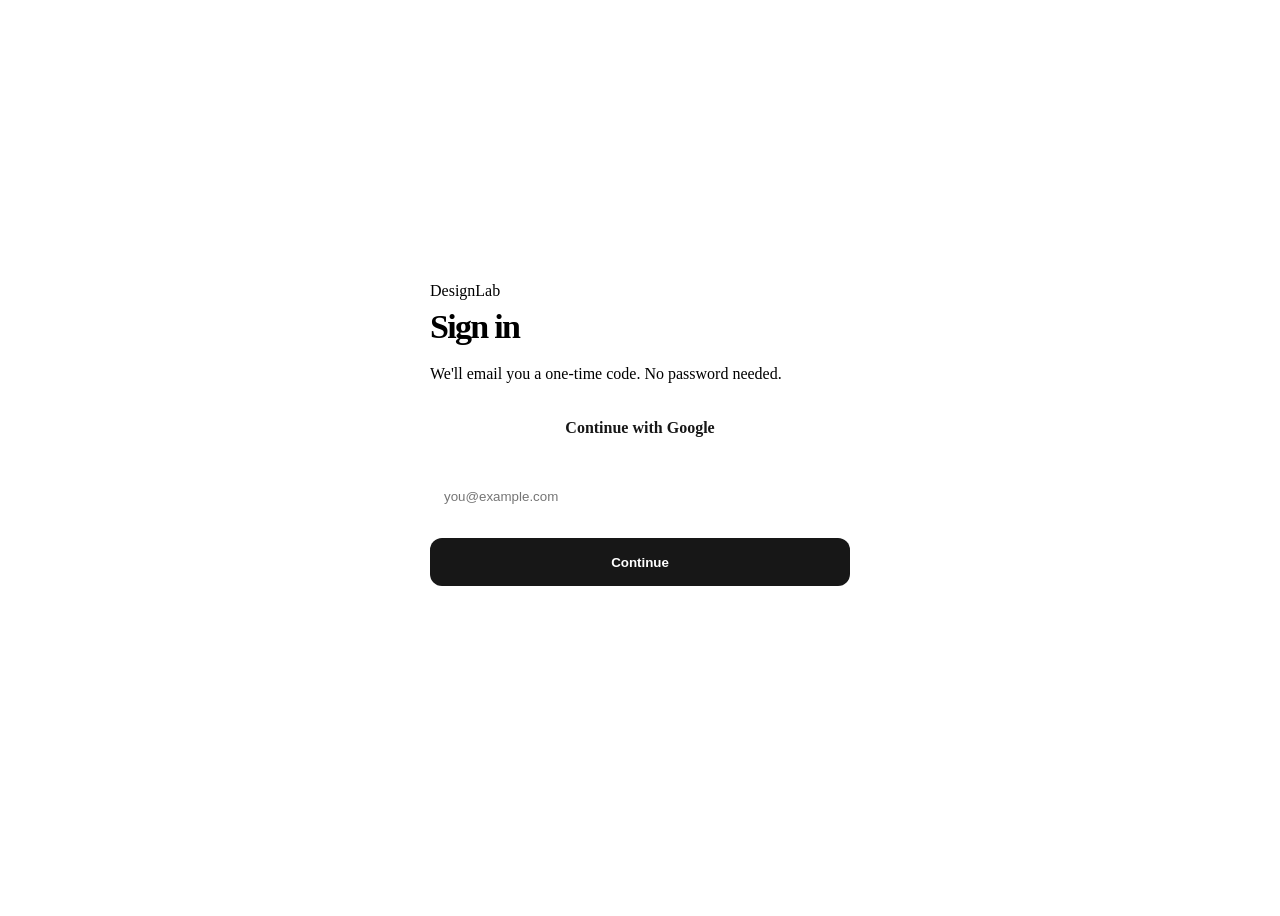
==== public/login.html @ 047b7d89 "Fix the initial content seed and launch the Graphic Design Learning Website. Reworked the starter da" ====
<!doctype html><html lang="en"><head><meta charset="utf-8"><meta name="viewport" content="width=device-width,initial-scale=1"><meta name="robots" content="noindex,nofollow"><title>Sign in — DesignLab</title><link rel="stylesheet" href="/styles.css"><style>body{min-height:100vh;display:grid;place-items:center}.login{width:min(420px,calc(100% - 28px));background:#fff;border:1px solid var(--line);border-radius:28px;padding:34px;box-shadow:var(--shadow)}.login h1{font-size:34px;letter-spacing:-.05em;margin:8px 0}.login p{color:var(--muted);line-height:1.5}.login input,.login button,.google{width:100%;height:48px;border-radius:12px}.login input{border:1px solid var(--line);padding:0 14px;margin:10px 0}.login button{border:0;background:#171717;color:#fff;font-weight:800;margin-top:8px}.google{display:flex;align-items:center;justify-content:center;background:#fff;color:#171717;border:1px solid var(--line);text-decoration:none;font-weight:800;margin:18px 0 10px}.alt{background:#fff!important;color:#171717!important;border:1px solid var(--line)!important}.msg{min-height:20px;font-size:14px}</style></head><body><main class="login"><div class="brand">Design<span>Lab</span></div><h1 id="title">Sign in</h1><p id="sub">We'll email you a one-time code. No password needed.</p><a class="google" id="google" href="#">Continue with Google</a><form id="form"><input id="email" type="email" placeholder="you@example.com" autocomplete="username webauthn" required><input id="code" type="text" inputmode="numeric" autocomplete="one-time-code" maxlength="6" placeholder="6-digit code" hidden><button id="submit">Continue</button><button id="back" class="alt" type="button" hidden>Use a different email</button></form><div id="offer" hidden><button id="add">Add a passkey</button><button id="skip" class="alt">Not now</button></div><p class="msg" id="msg"></p></main><script>(function(){const A=hatchable.auth,form=document.querySelector('#form'),email=document.querySelector('#email'),code=document.querySelector('#code'),submit=document.querySelector('#submit'),back=document.querySelector('#back'),msg=document.querySelector('#msg'),google=document.querySelector('#google'),offer=document.querySelector('#offer'),add=document.querySelector('#add'),skip=document.querySelector('#skip'),title=document.querySelector('#title'),sub=document.querySelector('#sub');let step='email',has=false;const next=()=>{const n=new URLSearchParams(location.search).get('next')||'/';return n.startsWith('/')&&!n.startsWith('//')?n:'/'};const done=()=>location.replace(next());const say=t=>msg.textContent=t||'';const declined=()=>localStorage.getItem('passkey_offer_declined')==='1';const decline=()=>localStorage.setItem('passkey_offer_declined','1');A.getSession().then(s=>s?.user&&done());google.href='/api/auth/google/start?next='+encodeURIComponent(next());form.onsubmit=async e=>{e.preventDefault();submit.disabled=true;try{if(step==='email'){const r=await A.startLogin({email:email.value.trim()});has=!!r?.has_passkey;if(has&&A.supportsPasskeys()){try{const d=await A.signInWithPasskey({email:email.value.trim()});if(d?.user)return done()}catch{}}step='code';code.hidden=false;email.style.display='none';back.hidden=false;submit.textContent='Sign in';sub.textContent='Enter the code we sent to '+email.value.trim()+'.';say('Code sent.');code.focus()}else{const d=await A.verifyCode({email:email.value.trim(),code:code.value.trim()});if(!d?.user)throw Error('Invalid code');if(has||declined()||!A.supportsPasskeys()){return done()}form.hidden=true;google.hidden=true;title.textContent="You're signed in";sub.textContent='Add a passkey for faster sign-in next time.';offer.hidden=false}}catch(err){say(err?.status===429?'Too many attempts. Try again shortly.':err?.message||'Something went wrong.')}finally{submit.disabled=false}};back.onclick=()=>{step='email';code.hidden=true;email.style.display='block';back.hidden=true;submit.textContent='Continue';sub.textContent="We'll email you a one-time code. No password needed.";say('')};add.onclick=async()=>{add.disabled=true;skip.disabled=true;try{const r=await A.registerPasskey();if(!r)decline();done()}catch(e){say(e?.message||'Could not save passkey.')}finally{add.disabled=false;skip.disabled=false}};skip.onclick=()=>{decline();done()};email.focus()})()</script></body></html>
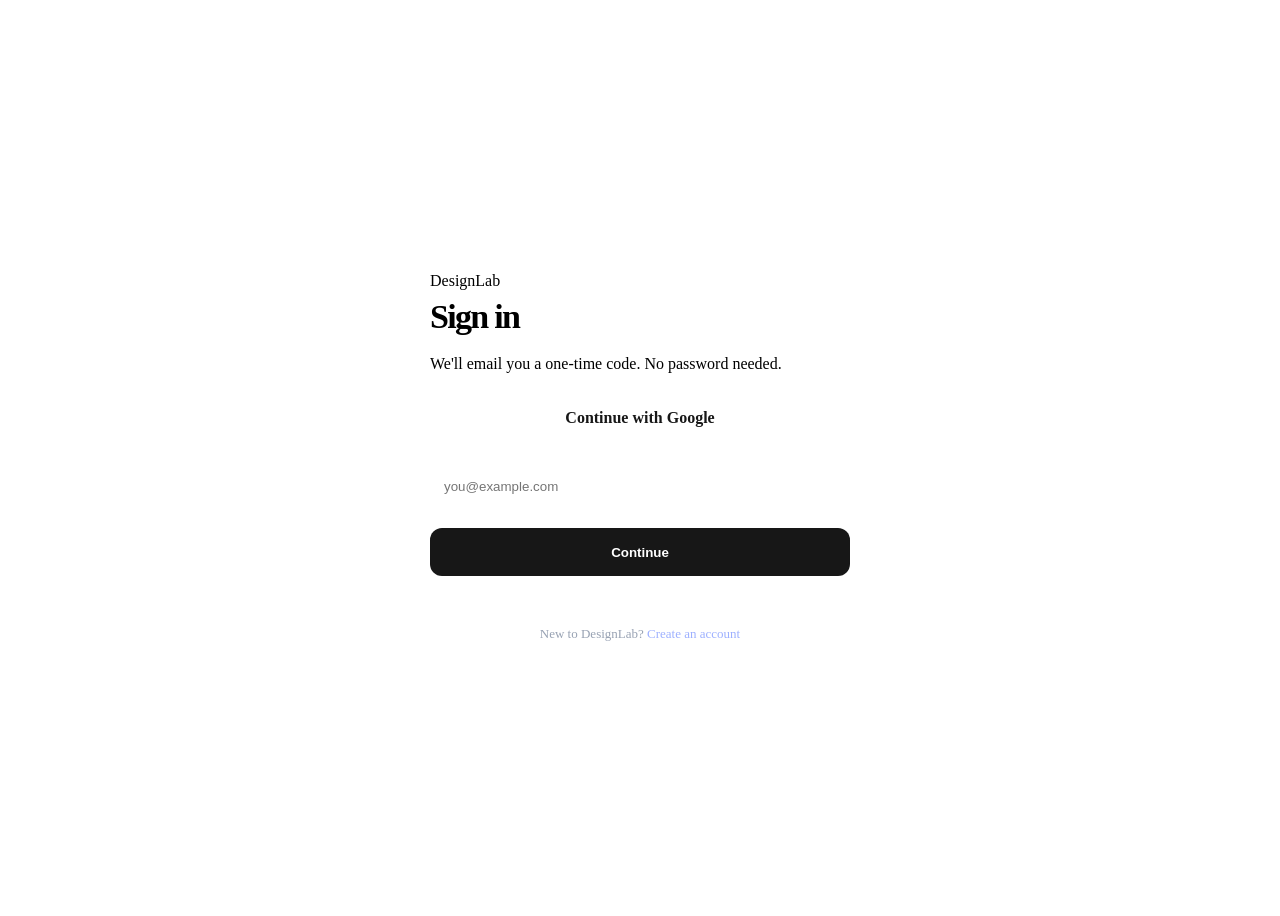
==== commit 984cd50c: "Create a premium, integrated DesignLab sign-up page with working account verification, Google sign-u" ====
--- a/public/login.html
+++ b/public/login.html
@@ -1 +1 @@
-<!doctype html><html lang="en"><head><meta charset="utf-8"><meta name="viewport" content="width=device-width,initial-scale=1"><meta name="robots" content="noindex,nofollow"><title>Sign in — DesignLab</title><link rel="stylesheet" href="/styles.css"><style>body{min-height:100vh;display:grid;place-items:center}.login{width:min(420px,calc(100% - 28px));background:#fff;border:1px solid var(--line);border-radius:28px;padding:34px;box-shadow:var(--shadow)}.login h1{font-size:34px;letter-spacing:-.05em;margin:8px 0}.login p{color:var(--muted);line-height:1.5}.login input,.login button,.google{width:100%;height:48px;border-radius:12px}.login input{border:1px solid var(--line);padding:0 14px;margin:10px 0}.login button{border:0;background:#171717;color:#fff;font-weight:800;margin-top:8px}.google{display:flex;align-items:center;justify-content:center;background:#fff;color:#171717;border:1px solid var(--line);text-decoration:none;font-weight:800;margin:18px 0 10px}.alt{background:#fff!important;color:#171717!important;border:1px solid var(--line)!important}.msg{min-height:20px;font-size:14px}</style></head><body><main class="login"><div class="brand">Design<span>Lab</span></div><h1 id="title">Sign in</h1><p id="sub">We'll email you a one-time code. No password needed.</p><a class="google" id="google" href="#">Continue with Google</a><form id="form"><input id="email" type="email" placeholder="you@example.com" autocomplete="username webauthn" required><input id="code" type="text" inputmode="numeric" autocomplete="one-time-code" maxlength="6" placeholder="6-digit code" hidden><button id="submit">Continue</button><button id="back" class="alt" type="button" hidden>Use a different email</button></form><div id="offer" hidden><button id="add">Add a passkey</button><button id="skip" class="alt">Not now</button></div><p class="msg" id="msg"></p></main><script>(function(){const A=hatchable.auth,form=document.querySelector('#form'),email=document.querySelector('#email'),code=document.querySelector('#code'),submit=document.querySelector('#submit'),back=document.querySelector('#back'),msg=document.querySelector('#msg'),google=document.querySelector('#google'),offer=document.querySelector('#offer'),add=document.querySelector('#add'),skip=document.querySelector('#skip'),title=document.querySelector('#title'),sub=document.querySelector('#sub');let step='email',has=false;const next=()=>{const n=new URLSearchParams(location.search).get('next')||'/';return n.startsWith('/')&&!n.startsWith('//')?n:'/'};const done=()=>location.replace(next());const say=t=>msg.textContent=t||'';const declined=()=>localStorage.getItem('passkey_offer_declined')==='1';const decline=()=>localStorage.setItem('passkey_offer_declined','1');A.getSession().then(s=>s?.user&&done());google.href='/api/auth/google/start?next='+encodeURIComponent(next());form.onsubmit=async e=>{e.preventDefault();submit.disabled=true;try{if(step==='email'){const r=await A.startLogin({email:email.value.trim()});has=!!r?.has_passkey;if(has&&A.supportsPasskeys()){try{const d=await A.signInWithPasskey({email:email.value.trim()});if(d?.user)return done()}catch{}}step='code';code.hidden=false;email.style.display='none';back.hidden=false;submit.textContent='Sign in';sub.textContent='Enter the code we sent to '+email.value.trim()+'.';say('Code sent.');code.focus()}else{const d=await A.verifyCode({email:email.value.trim(),code:code.value.trim()});if(!d?.user)throw Error('Invalid code');if(has||declined()||!A.supportsPasskeys()){return done()}form.hidden=true;google.hidden=true;title.textContent="You're signed in";sub.textContent='Add a passkey for faster sign-in next time.';offer.hidden=false}}catch(err){say(err?.status===429?'Too many attempts. Try again shortly.':err?.message||'Something went wrong.')}finally{submit.disabled=false}};back.onclick=()=>{step='email';code.hidden=true;email.style.display='block';back.hidden=true;submit.textContent='Continue';sub.textContent="We'll email you a one-time code. No password needed.";say('')};add.onclick=async()=>{add.disabled=true;skip.disabled=true;try{const r=await A.registerPasskey();if(!r)decline();done()}catch(e){say(e?.message||'Could not save passkey.')}finally{add.disabled=false;skip.disabled=false}};skip.onclick=()=>{decline();done()};email.focus()})()</script></body></html>+<!doctype html><html lang="en"><head><meta charset="utf-8"><meta name="viewport" content="width=device-width,initial-scale=1"><meta name="robots" content="noindex,nofollow"><title>Sign in — DesignLab</title><link rel="stylesheet" href="/styles.css"><style>body{min-height:100vh;display:grid;place-items:center}.login{width:min(420px,calc(100% - 28px));background:#fff;border:1px solid var(--line);border-radius:28px;padding:34px;box-shadow:var(--shadow)}.login h1{font-size:34px;letter-spacing:-.05em;margin:8px 0}.login p{color:var(--muted);line-height:1.5}.login input,.login button,.google{width:100%;height:48px;border-radius:12px}.login input{border:1px solid var(--line);padding:0 14px;margin:10px 0}.login button{border:0;background:#171717;color:#fff;font-weight:800;margin-top:8px}.google{display:flex;align-items:center;justify-content:center;background:#fff;color:#171717;border:1px solid var(--line);text-decoration:none;font-weight:800;margin:18px 0 10px}.alt{background:#fff!important;color:#171717!important;border:1px solid var(--line)!important}.msg{min-height:20px;font-size:14px}</style></head><body><main class="login"><div class="brand">Design<span>Lab</span></div><h1 id="title">Sign in</h1><p id="sub">We'll email you a one-time code. No password needed.</p><a class="google" id="google" href="#">Continue with Google</a><form id="form"><input id="email" type="email" placeholder="you@example.com" autocomplete="username webauthn" required><input id="code" type="text" inputmode="numeric" autocomplete="one-time-code" maxlength="6" placeholder="6-digit code" hidden><button id="submit">Continue</button><button id="back" class="alt" type="button" hidden>Use a different email</button></form><div id="offer" hidden><button id="add">Add a passkey</button><button id="skip" class="alt">Not now</button></div><p class="msg" id="msg"></p><p style="text-align:center;font-size:13px;color:#98a2b3;margin:14px 0 0">New to DesignLab? <a href="/signup.html" style="color:#9db0ff;text-decoration:none">Create an account</a></p></main><script>(function(){const A=hatchable.auth,form=document.querySelector('#form'),email=document.querySelector('#email'),code=document.querySelector('#code'),submit=document.querySelector('#submit'),back=document.querySelector('#back'),msg=document.querySelector('#msg'),google=document.querySelector('#google'),offer=document.querySelector('#offer'),add=document.querySelector('#add'),skip=document.querySelector('#skip'),title=document.querySelector('#title'),sub=document.querySelector('#sub');let step='email',has=false;const next=()=>{const n=new URLSearchParams(location.search).get('next')||'/';return n.startsWith('/')&&!n.startsWith('//')?n:'/'};const done=()=>location.replace(next());const say=t=>msg.textContent=t||'';const declined=()=>localStorage.getItem('passkey_offer_declined')==='1';const decline=()=>localStorage.setItem('passkey_offer_declined','1');A.getSession().then(s=>s?.user&&done());google.href='/api/auth/google/start?next='+encodeURIComponent(next());form.onsubmit=async e=>{e.preventDefault();submit.disabled=true;try{if(step==='email'){const r=await A.startLogin({email:email.value.trim()});has=!!r?.has_passkey;if(has&&A.supportsPasskeys()){try{const d=await A.signInWithPasskey({email:email.value.trim()});if(d?.user)return done()}catch{}}step='code';code.hidden=false;email.style.display='none';back.hidden=false;submit.textContent='Sign in';sub.textContent='Enter the code we sent to '+email.value.trim()+'.';say('Code sent.');code.focus()}else{const d=await A.verifyCode({email:email.value.trim(),code:code.value.trim()});if(!d?.user)throw Error('Invalid code');if(has||declined()||!A.supportsPasskeys()){return done()}form.hidden=true;google.hidden=true;title.textContent="You're signed in";sub.textContent='Add a passkey for faster sign-in next time.';offer.hidden=false}}catch(err){say(err?.status===429?'Too many attempts. Try again shortly.':err?.message||'Something went wrong.')}finally{submit.disabled=false}};back.onclick=()=>{step='email';code.hidden=true;email.style.display='block';back.hidden=true;submit.textContent='Continue';sub.textContent="We'll email you a one-time code. No password needed.";say('')};add.onclick=async()=>{add.disabled=true;skip.disabled=true;try{const r=await A.registerPasskey();if(!r)decline();done()}catch(e){say(e?.message||'Could not save passkey.')}finally{add.disabled=false;skip.disabled=false}};skip.onclick=()=>{decline();done()};email.focus()})()</script></body></html>
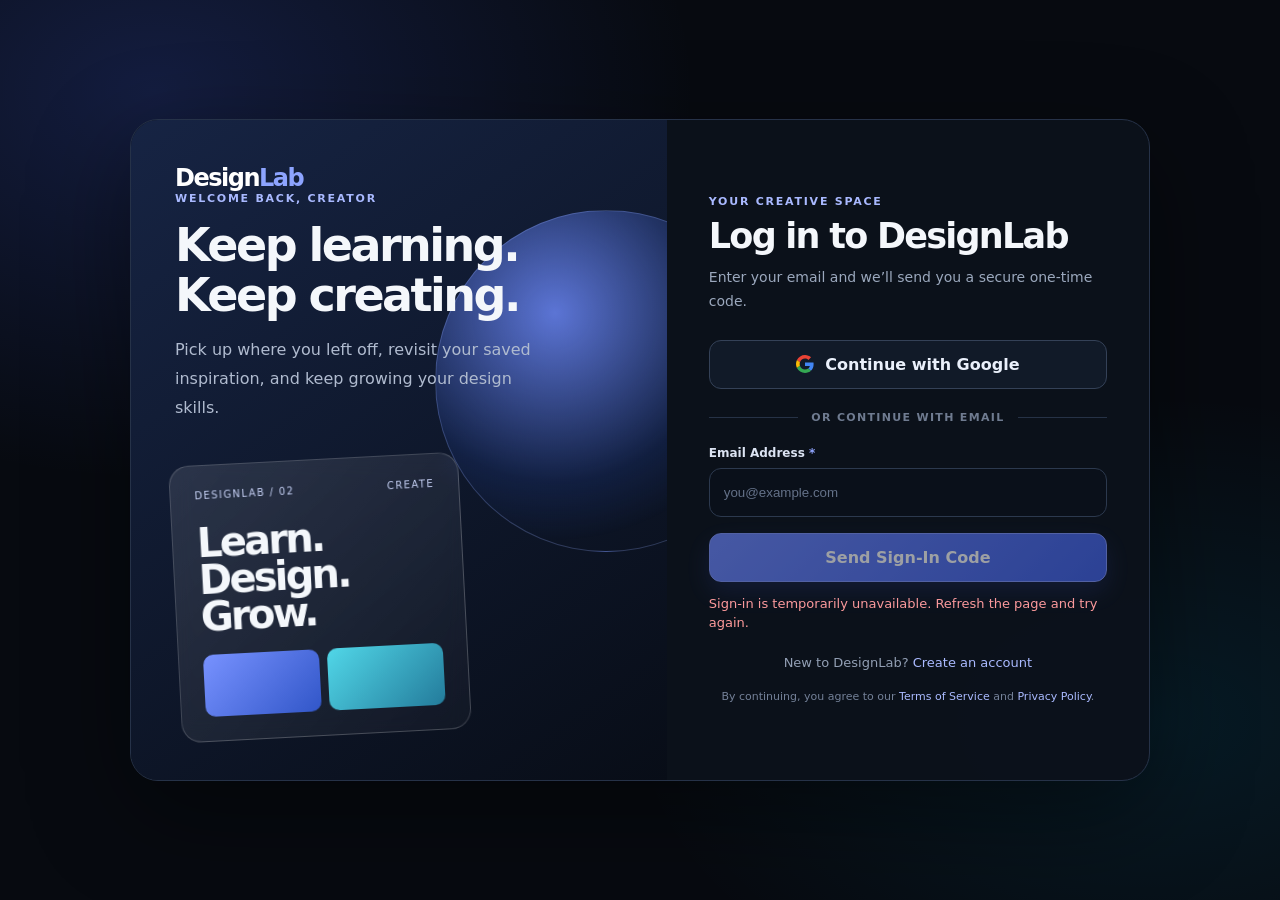
==== commit 16c4ae58: "Fix the existing DesignLab login page so it visibly matches the premium dark-and-blue sign-up page a" ====
--- a/public/login.html
+++ b/public/login.html
@@ -1 +1,6 @@
-<!doctype html><html lang="en"><head><meta charset="utf-8"><meta name="viewport" content="width=device-width,initial-scale=1"><meta name="robots" content="noindex,nofollow"><title>Sign in — DesignLab</title><link rel="stylesheet" href="/styles.css"><style>body{min-height:100vh;display:grid;place-items:center}.login{width:min(420px,calc(100% - 28px));background:#fff;border:1px solid var(--line);border-radius:28px;padding:34px;box-shadow:var(--shadow)}.login h1{font-size:34px;letter-spacing:-.05em;margin:8px 0}.login p{color:var(--muted);line-height:1.5}.login input,.login button,.google{width:100%;height:48px;border-radius:12px}.login input{border:1px solid var(--line);padding:0 14px;margin:10px 0}.login button{border:0;background:#171717;color:#fff;font-weight:800;margin-top:8px}.google{display:flex;align-items:center;justify-content:center;background:#fff;color:#171717;border:1px solid var(--line);text-decoration:none;font-weight:800;margin:18px 0 10px}.alt{background:#fff!important;color:#171717!important;border:1px solid var(--line)!important}.msg{min-height:20px;font-size:14px}</style></head><body><main class="login"><div class="brand">Design<span>Lab</span></div><h1 id="title">Sign in</h1><p id="sub">We'll email you a one-time code. No password needed.</p><a class="google" id="google" href="#">Continue with Google</a><form id="form"><input id="email" type="email" placeholder="you@example.com" autocomplete="username webauthn" required><input id="code" type="text" inputmode="numeric" autocomplete="one-time-code" maxlength="6" placeholder="6-digit code" hidden><button id="submit">Continue</button><button id="back" class="alt" type="button" hidden>Use a different email</button></form><div id="offer" hidden><button id="add">Add a passkey</button><button id="skip" class="alt">Not now</button></div><p class="msg" id="msg"></p><p style="text-align:center;font-size:13px;color:#98a2b3;margin:14px 0 0">New to DesignLab? <a href="/signup.html" style="color:#9db0ff;text-decoration:none">Create an account</a></p></main><script>(function(){const A=hatchable.auth,form=document.querySelector('#form'),email=document.querySelector('#email'),code=document.querySelector('#code'),submit=document.querySelector('#submit'),back=document.querySelector('#back'),msg=document.querySelector('#msg'),google=document.querySelector('#google'),offer=document.querySelector('#offer'),add=document.querySelector('#add'),skip=document.querySelector('#skip'),title=document.querySelector('#title'),sub=document.querySelector('#sub');let step='email',has=false;const next=()=>{const n=new URLSearchParams(location.search).get('next')||'/';return n.startsWith('/')&&!n.startsWith('//')?n:'/'};const done=()=>location.replace(next());const say=t=>msg.textContent=t||'';const declined=()=>localStorage.getItem('passkey_offer_declined')==='1';const decline=()=>localStorage.setItem('passkey_offer_declined','1');A.getSession().then(s=>s?.user&&done());google.href='/api/auth/google/start?next='+encodeURIComponent(next());form.onsubmit=async e=>{e.preventDefault();submit.disabled=true;try{if(step==='email'){const r=await A.startLogin({email:email.value.trim()});has=!!r?.has_passkey;if(has&&A.supportsPasskeys()){try{const d=await A.signInWithPasskey({email:email.value.trim()});if(d?.user)return done()}catch{}}step='code';code.hidden=false;email.style.display='none';back.hidden=false;submit.textContent='Sign in';sub.textContent='Enter the code we sent to '+email.value.trim()+'.';say('Code sent.');code.focus()}else{const d=await A.verifyCode({email:email.value.trim(),code:code.value.trim()});if(!d?.user)throw Error('Invalid code');if(has||declined()||!A.supportsPasskeys()){return done()}form.hidden=true;google.hidden=true;title.textContent="You're signed in";sub.textContent='Add a passkey for faster sign-in next time.';offer.hidden=false}}catch(err){say(err?.status===429?'Too many attempts. Try again shortly.':err?.message||'Something went wrong.')}finally{submit.disabled=false}};back.onclick=()=>{step='email';code.hidden=true;email.style.display='block';back.hidden=true;submit.textContent='Continue';sub.textContent="We'll email you a one-time code. No password needed.";say('')};add.onclick=async()=>{add.disabled=true;skip.disabled=true;try{const r=await A.registerPasskey();if(!r)decline();done()}catch(e){say(e?.message||'Could not save passkey.')}finally{add.disabled=false;skip.disabled=false}};skip.onclick=()=>{decline();done()};email.focus()})()</script></body></html>+<!doctype html>
+<html lang="en"><head><meta charset="utf-8"><meta name="viewport" content="width=device-width,initial-scale=1"><meta name="robots" content="noindex,nofollow"><title>Log In — DesignLab</title><link rel="stylesheet" href="/styles.css"><style>
+:root{color-scheme:dark}*{box-sizing:border-box}body{min-height:100vh;margin:0;padding:28px 18px;display:grid;place-items:center;background:radial-gradient(ellipse at 12% 10%,rgba(71,105,255,.2),transparent 34%),radial-gradient(ellipse at 90% 80%,rgba(0,196,255,.09),transparent 32%),#070a10;color:#f4f7fb;font-family:Inter,ui-sans-serif,system-ui,-apple-system,BlinkMacSystemFont,"Segoe UI",sans-serif}.auth-shell{width:min(1020px,100%);display:grid;grid-template-columns:1fr .9fr;overflow:hidden;border:1px solid #263248;border-radius:28px;background:rgba(12,17,27,.95);box-shadow:0 32px 100px rgba(0,0,0,.42)}.visual{padding:44px;display:flex;flex-direction:column;justify-content:space-between;min-height:590px;position:relative;overflow:hidden;background:linear-gradient(145deg,rgba(23,37,70,.94),rgba(8,13,23,.98))}.brand{font-size:24px;font-weight:850;letter-spacing:-1.5px;color:#fff;text-decoration:none;position:relative;z-index:1}.brand span{color:#8da4ff}.visual-copy{position:relative;z-index:1;max-width:390px}.eyebrow{font-size:11px;letter-spacing:.16em;color:#a9b9ff;font-weight:800}.visual h2{font-size:clamp(32px,3.6vw,46px);line-height:1.08;letter-spacing:-.055em;margin:16px 0}.visual p{color:#b0bbcf;line-height:1.8;max-width:360px}.poster{position:relative;z-index:1;margin-top:36px;padding:24px;border:1px solid rgba(255,255,255,.18);border-radius:20px;background:linear-gradient(135deg,rgba(255,255,255,.11),rgba(255,255,255,.025));backdrop-filter:blur(12px);max-width:290px;transform:rotate(-3deg)}.poster-top{display:flex;justify-content:space-between;color:#c6d1f5;font-size:10px;letter-spacing:.14em}.poster-title{font-size:40px;line-height:.92;letter-spacing:-.07em;font-weight:850;margin:24px 0 20px}.poster-shapes{display:grid;grid-template-columns:1fr 1fr;gap:8px}.poster-shapes i{height:62px;border-radius:10px;background:linear-gradient(135deg,#7892ff,#3156c8)}.poster-shapes i+i{background:linear-gradient(135deg,#51d7e8,#237b9b)}.visual:before{content:"";position:absolute;width:340px;height:340px;right:-110px;top:90px;border-radius:50%;background:radial-gradient(circle at 35% 30%,rgba(111,140,255,.8),rgba(36,72,170,.2) 52%,transparent 70%);border:1px solid rgba(150,175,255,.25);pointer-events:none}.form-panel{padding:42px;display:flex;flex-direction:column;justify-content:center}.form-panel h1{font-size:35px;line-height:1.12;letter-spacing:-.05em;margin:9px 0 10px}.sub{font-size:14px;line-height:1.7;color:#9ba8bd;margin:0 0 26px}.field{margin:0 0 16px}.field label{display:block;font-size:12px;font-weight:750;color:#dbe3f2;margin-bottom:8px}.field input{width:100%;height:49px;border:1px solid #2c394e;background:#0a101a;border-radius:12px;padding:0 14px;color:#f4f7fb;outline:none;transition:border-color .18s,box-shadow .18s}.field input::placeholder{color:#647188}.field input:focus{border-color:#7891ff;box-shadow:0 0 0 3px rgba(111,140,255,.15)}button,a{font:inherit}button:focus-visible,a:focus-visible{outline:3px solid #9cb0ff;outline-offset:3px}.primary-btn,.google-btn{width:100%;min-height:49px;border-radius:12px;font-weight:800;cursor:pointer;transition:transform .18s,filter .18s}.primary-btn{border:1px solid #8297ff;background:linear-gradient(135deg,#6e88ff,#4262e7);color:white;box-shadow:0 10px 24px rgba(69,94,224,.22)}.primary-btn:hover,.google-btn:hover{transform:translateY(-1px);filter:brightness(1.08)}.primary-btn:disabled{opacity:.6;cursor:wait}.google-btn{display:flex;align-items:center;justify-content:center;gap:11px;border:1px solid #344157;background:#111a28;color:#eaf0fb;text-decoration:none}.google-btn svg{width:18px;height:18px}.divider{display:flex;align-items:center;gap:13px;color:#6f7b90;font-size:11px;font-weight:800;letter-spacing:.12em;margin:22px 0}.divider:before,.divider:after{content:"";height:1px;background:#263246;flex:1}.message{min-height:22px;font-size:13px;line-height:1.5;color:#aebeff;margin:12px 0 0}.message.error{color:#ff9b9b}.foot{font-size:13px;color:#929fb4;text-align:center;margin:22px 0 0}.foot a,.back{color:#aabaff;text-decoration:none}.foot a:hover{text-decoration:underline}.back{display:block;border:0;background:none;padding:13px 0;cursor:pointer;font-size:13px}.legal{font-size:11px;line-height:1.6;color:#748198;text-align:center;margin:18px 0 0}.legal a{color:#aabaff;text-decoration:none}.hidden,[hidden]{display:none!important}@media(max-width:760px){.auth-shell{grid-template-columns:1fr;max-width:480px}.visual{min-height:auto;padding:26px 28px 22px}.visual-copy{margin-top:28px}.visual h2{font-size:30px}.visual p{margin-bottom:0}.poster{display:none}.form-panel{padding:30px 28px 32px}.form-panel h1{font-size:30px}}@media(max-width:380px){.form-panel{padding:25px 20px}.visual{padding:23px 20px}}
+</style></head><body><main class="auth-shell"><aside class="visual"><a class="brand" href="/" aria-label="DesignLab home">Design<span>Lab</span></a><div class="visual-copy"><div class="eyebrow">WELCOME BACK, CREATOR</div><h2>Keep learning.<br>Keep creating.</h2><p>Pick up where you left off, revisit your saved inspiration, and keep growing your design skills.</p><div class="poster" aria-hidden="true"><div class="poster-top"><span>DESIGNLAB / 02</span><span>CREATE</span></div><div class="poster-title">Learn.<br>Design.<br>Grow.</div><div class="poster-shapes"><i></i><i></i></div></div></div></aside><section class="form-panel"><div class="eyebrow">YOUR CREATIVE SPACE</div><h1 id="title">Log in to DesignLab</h1><p class="sub" id="sub">Enter your email and we’ll send you a secure one-time code.</p><a class="google-btn" id="google" href="/api/auth/google/start?next=%2F"><svg viewBox="0 0 48 48" aria-hidden="true"><path fill="#EA4335" d="M24 9.5c3.54 0 6.71 1.22 9.21 3.6l6.85-6.85C35.9 2.38 30.47 0 24 0 14.62 0 6.51 5.38 2.56 13.22l7.98 6.19C12.43 13.72 17.74 9.5 24 9.5z"/><path fill="#4285F4" d="M46.98 24.55c0-1.57-.15-3.09-.38-4.55H24v9.02h12.94c-.58 2.96-2.26 5.48-4.78 7.18l7.73 6c4.51-4.18 7.09-10.36 7.09-17.65z"/><path fill="#FBBC05" d="M10.53 28.59c-.48-1.45-.76-2.99-.76-4.59s.27-3.14.76-4.59l-7.98-6.19C.92 16.46 0 20.12 0 24c0 3.88.92 7.54 2.56 10.78l7.97-6.19z"/><path fill="#34A853" d="M24 48c6.48 0 11.93-2.13 15.89-5.81l-7.73-6c-2.15 1.45-4.92 2.3-8.16 2.3-6.26 0-11.57-4.22-13.47-9.91l-7.98 6.19C6.51 42.62 14.62 48 24 48z"/></svg>Continue with Google</a><div class="divider" id="divider"><span>OR CONTINUE WITH EMAIL</span></div><form id="form" novalidate><div class="field"><label for="email">Email Address <span style="color:#91a6ff">*</span></label><input id="email" name="email" type="email" placeholder="you@example.com" autocomplete="email" required></div><div class="field hidden" id="code-wrap"><label for="code">Verification Code <span style="color:#91a6ff">*</span></label><input id="code" name="code" type="text" inputmode="numeric" autocomplete="one-time-code" maxlength="6" placeholder="Enter the 6-digit code"></div><button class="primary-btn" id="submit" type="submit">Send Sign-In Code</button><button class="back hidden" id="back" type="button">← Use a different email</button></form><div id="offer" class="hidden"><button class="primary-btn" id="add" type="button">Add a passkey</button><button class="back" id="skip" type="button">Not now, continue to DesignLab</button></div><p class="message" id="msg" role="status" aria-live="polite"></p><p class="foot" id="foot">New to DesignLab? <a href="/signup.html">Create an account</a></p><p class="legal" id="legal">By continuing, you agree to our <a href="/terms.html">Terms of Service</a> and <a href="/privacy.html">Privacy Policy</a>.</p></section></main><script>
+(function(){const A=window.hatchable&&window.hatchable.auth;const $=s=>document.querySelector(s);const form=$('#form'),email=$('#email'),code=$('#code'),codeWrap=$('#code-wrap'),submit=$('#submit'),back=$('#back'),msg=$('#msg'),google=$('#google'),offer=$('#offer'),add=$('#add'),skip=$('#skip'),title=$('#title'),sub=$('#sub'),foot=$('#foot'),legal=$('#legal');let step='email',has=false,busy=false;const next=()=>{const n=new URLSearchParams(location.search).get('next')||'/';return n.startsWith('/')&&!n.startsWith('//')&&!n.includes('\\')?n:'/'};const done=()=>location.replace(next());const say=(t,error=false)=>{msg.textContent=t||'';msg.className='message'+(error?' error':'')};const declined=()=>{try{return localStorage.getItem('passkey_offer_declined')==='1'}catch{return false}};const decline=()=>{try{localStorage.setItem('passkey_offer_declined','1')}catch{}};if(!A){say('Sign-in is temporarily unavailable. Refresh the page and try again.',true);submit.disabled=true;return}A.getSession().then(s=>s&&s.user&&done()).catch(()=>{});google.href='/api/auth/google/start?next='+encodeURIComponent(next());form.addEventListener('submit',async e=>{e.preventDefault();if(busy)return;say('');if(step==='email'&&!/^[^\s@]+@[^\s@]+\.[^\s@]+$/.test(email.value.trim())){say('Enter a valid email address.',true);email.focus();return}if(step==='code'&&!/^\d{6}$/.test(code.value.trim())){say('Enter the 6-digit code sent to your email.',true);code.focus();return}busy=true;submit.disabled=true;submit.textContent=step==='email'?'Sending code…':'Verifying…';try{if(step==='email'){const r=await A.startLogin({email:email.value.trim()});has=!!r?.has_passkey;if(has&&A.supportsPasskeys()){try{const d=await A.signInWithPasskey({email:email.value.trim()});if(d?.user)return done()}catch{}}step='code';codeWrap.classList.remove('hidden');email.readOnly=true;back.classList.remove('hidden');submit.textContent='Verify & Log In';sub.textContent='Enter the one-time code sent to '+email.value.trim()+'.';say('Code sent. Check your inbox.');code.focus()}else{const d=await A.verifyCode({email:email.value.trim(),code:code.value.trim()});if(!d?.user)throw Error('We couldn’t verify that code. Check it and try again.');if(has||declined()||!A.supportsPasskeys())return done();form.classList.add('hidden');google.classList.add('hidden');$('#divider').classList.add('hidden');title.textContent='You’re signed in';sub.textContent='Add a passkey for faster sign-in next time.';offer.classList.remove('hidden');foot.classList.add('hidden');legal.classList.add('hidden');say('Sign-in successful.')}}catch(err){say(err?.status===429?'Too many attempts. Please wait and try again.':err?.message||'Something went wrong. Please try again.',true)}finally{busy=false;submit.disabled=false;if(step==='email')submit.textContent='Send Sign-In Code';else if(step==='code')submit.textContent='Verify & Log In'}});back.addEventListener('click',()=>{step='email';codeWrap.classList.add('hidden');email.readOnly=false;code.value='';back.classList.add('hidden');submit.textContent='Send Sign-In Code';sub.textContent='Enter your email and we’ll send you a secure one-time code.';say('');email.focus()});add.addEventListener('click',async()=>{add.disabled=true;try{await A.registerPasskey();done()}catch(e){say(e?.message||'Could not save passkey. You can continue without it.',true)}finally{add.disabled=false}});skip.addEventListener('click',()=>{decline();done()});email.focus()})();
+</script></body></html>
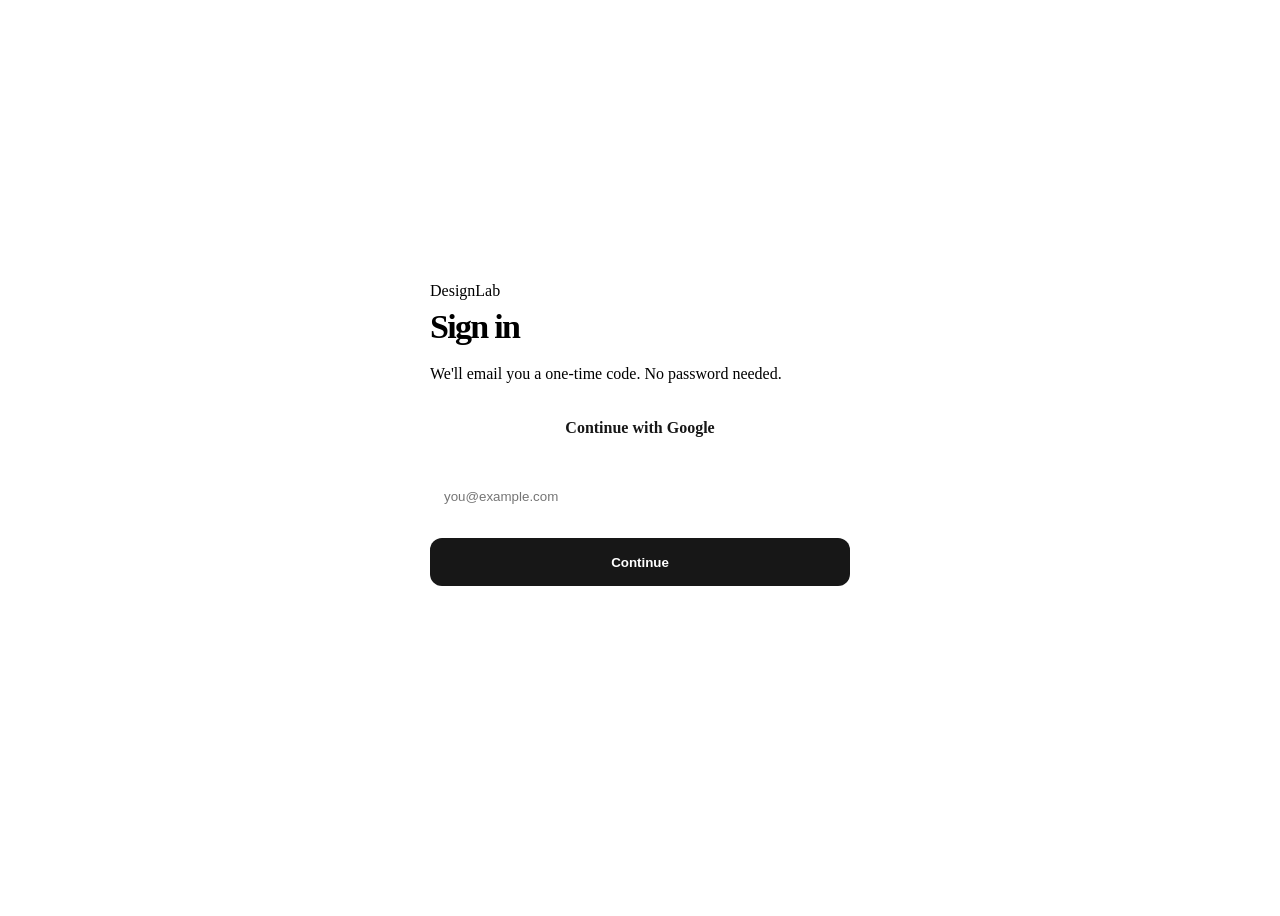
==== commit e45f2127: "Deploy v75" ====
--- a/public/login.html
+++ b/public/login.html
@@ -1,6 +1 @@
-<!doctype html>
-<html lang="en"><head><meta charset="utf-8"><meta name="viewport" content="width=device-width,initial-scale=1"><meta name="robots" content="noindex,nofollow"><title>Log In — DesignLab</title><link rel="stylesheet" href="/styles.css"><style>
-:root{color-scheme:dark}*{box-sizing:border-box}body{min-height:100vh;margin:0;padding:28px 18px;display:grid;place-items:center;background:radial-gradient(ellipse at 12% 10%,rgba(71,105,255,.2),transparent 34%),radial-gradient(ellipse at 90% 80%,rgba(0,196,255,.09),transparent 32%),#070a10;color:#f4f7fb;font-family:Inter,ui-sans-serif,system-ui,-apple-system,BlinkMacSystemFont,"Segoe UI",sans-serif}.auth-shell{width:min(1020px,100%);display:grid;grid-template-columns:1fr .9fr;overflow:hidden;border:1px solid #263248;border-radius:28px;background:rgba(12,17,27,.95);box-shadow:0 32px 100px rgba(0,0,0,.42)}.visual{padding:44px;display:flex;flex-direction:column;justify-content:space-between;min-height:590px;position:relative;overflow:hidden;background:linear-gradient(145deg,rgba(23,37,70,.94),rgba(8,13,23,.98))}.brand{font-size:24px;font-weight:850;letter-spacing:-1.5px;color:#fff;text-decoration:none;position:relative;z-index:1}.brand span{color:#8da4ff}.visual-copy{position:relative;z-index:1;max-width:390px}.eyebrow{font-size:11px;letter-spacing:.16em;color:#a9b9ff;font-weight:800}.visual h2{font-size:clamp(32px,3.6vw,46px);line-height:1.08;letter-spacing:-.055em;margin:16px 0}.visual p{color:#b0bbcf;line-height:1.8;max-width:360px}.poster{position:relative;z-index:1;margin-top:36px;padding:24px;border:1px solid rgba(255,255,255,.18);border-radius:20px;background:linear-gradient(135deg,rgba(255,255,255,.11),rgba(255,255,255,.025));backdrop-filter:blur(12px);max-width:290px;transform:rotate(-3deg)}.poster-top{display:flex;justify-content:space-between;color:#c6d1f5;font-size:10px;letter-spacing:.14em}.poster-title{font-size:40px;line-height:.92;letter-spacing:-.07em;font-weight:850;margin:24px 0 20px}.poster-shapes{display:grid;grid-template-columns:1fr 1fr;gap:8px}.poster-shapes i{height:62px;border-radius:10px;background:linear-gradient(135deg,#7892ff,#3156c8)}.poster-shapes i+i{background:linear-gradient(135deg,#51d7e8,#237b9b)}.visual:before{content:"";position:absolute;width:340px;height:340px;right:-110px;top:90px;border-radius:50%;background:radial-gradient(circle at 35% 30%,rgba(111,140,255,.8),rgba(36,72,170,.2) 52%,transparent 70%);border:1px solid rgba(150,175,255,.25);pointer-events:none}.form-panel{padding:42px;display:flex;flex-direction:column;justify-content:center}.form-panel h1{font-size:35px;line-height:1.12;letter-spacing:-.05em;margin:9px 0 10px}.sub{font-size:14px;line-height:1.7;color:#9ba8bd;margin:0 0 26px}.field{margin:0 0 16px}.field label{display:block;font-size:12px;font-weight:750;color:#dbe3f2;margin-bottom:8px}.field input{width:100%;height:49px;border:1px solid #2c394e;background:#0a101a;border-radius:12px;padding:0 14px;color:#f4f7fb;outline:none;transition:border-color .18s,box-shadow .18s}.field input::placeholder{color:#647188}.field input:focus{border-color:#7891ff;box-shadow:0 0 0 3px rgba(111,140,255,.15)}button,a{font:inherit}button:focus-visible,a:focus-visible{outline:3px solid #9cb0ff;outline-offset:3px}.primary-btn,.google-btn{width:100%;min-height:49px;border-radius:12px;font-weight:800;cursor:pointer;transition:transform .18s,filter .18s}.primary-btn{border:1px solid #8297ff;background:linear-gradient(135deg,#6e88ff,#4262e7);color:white;box-shadow:0 10px 24px rgba(69,94,224,.22)}.primary-btn:hover,.google-btn:hover{transform:translateY(-1px);filter:brightness(1.08)}.primary-btn:disabled{opacity:.6;cursor:wait}.google-btn{display:flex;align-items:center;justify-content:center;gap:11px;border:1px solid #344157;background:#111a28;color:#eaf0fb;text-decoration:none}.google-btn svg{width:18px;height:18px}.divider{display:flex;align-items:center;gap:13px;color:#6f7b90;font-size:11px;font-weight:800;letter-spacing:.12em;margin:22px 0}.divider:before,.divider:after{content:"";height:1px;background:#263246;flex:1}.message{min-height:22px;font-size:13px;line-height:1.5;color:#aebeff;margin:12px 0 0}.message.error{color:#ff9b9b}.foot{font-size:13px;color:#929fb4;text-align:center;margin:22px 0 0}.foot a,.back{color:#aabaff;text-decoration:none}.foot a:hover{text-decoration:underline}.back{display:block;border:0;background:none;padding:13px 0;cursor:pointer;font-size:13px}.legal{font-size:11px;line-height:1.6;color:#748198;text-align:center;margin:18px 0 0}.legal a{color:#aabaff;text-decoration:none}.hidden,[hidden]{display:none!important}@media(max-width:760px){.auth-shell{grid-template-columns:1fr;max-width:480px}.visual{min-height:auto;padding:26px 28px 22px}.visual-copy{margin-top:28px}.visual h2{font-size:30px}.visual p{margin-bottom:0}.poster{display:none}.form-panel{padding:30px 28px 32px}.form-panel h1{font-size:30px}}@media(max-width:380px){.form-panel{padding:25px 20px}.visual{padding:23px 20px}}
-</style></head><body><main class="auth-shell"><aside class="visual"><a class="brand" href="/" aria-label="DesignLab home">Design<span>Lab</span></a><div class="visual-copy"><div class="eyebrow">WELCOME BACK, CREATOR</div><h2>Keep learning.<br>Keep creating.</h2><p>Pick up where you left off, revisit your saved inspiration, and keep growing your design skills.</p><div class="poster" aria-hidden="true"><div class="poster-top"><span>DESIGNLAB / 02</span><span>CREATE</span></div><div class="poster-title">Learn.<br>Design.<br>Grow.</div><div class="poster-shapes"><i></i><i></i></div></div></div></aside><section class="form-panel"><div class="eyebrow">YOUR CREATIVE SPACE</div><h1 id="title">Log in to DesignLab</h1><p class="sub" id="sub">Enter your email and we’ll send you a secure one-time code.</p><a class="google-btn" id="google" href="/api/auth/google/start?next=%2F"><svg viewBox="0 0 48 48" aria-hidden="true"><path fill="#EA4335" d="M24 9.5c3.54 0 6.71 1.22 9.21 3.6l6.85-6.85C35.9 2.38 30.47 0 24 0 14.62 0 6.51 5.38 2.56 13.22l7.98 6.19C12.43 13.72 17.74 9.5 24 9.5z"/><path fill="#4285F4" d="M46.98 24.55c0-1.57-.15-3.09-.38-4.55H24v9.02h12.94c-.58 2.96-2.26 5.48-4.78 7.18l7.73 6c4.51-4.18 7.09-10.36 7.09-17.65z"/><path fill="#FBBC05" d="M10.53 28.59c-.48-1.45-.76-2.99-.76-4.59s.27-3.14.76-4.59l-7.98-6.19C.92 16.46 0 20.12 0 24c0 3.88.92 7.54 2.56 10.78l7.97-6.19z"/><path fill="#34A853" d="M24 48c6.48 0 11.93-2.13 15.89-5.81l-7.73-6c-2.15 1.45-4.92 2.3-8.16 2.3-6.26 0-11.57-4.22-13.47-9.91l-7.98 6.19C6.51 42.62 14.62 48 24 48z"/></svg>Continue with Google</a><div class="divider" id="divider"><span>OR CONTINUE WITH EMAIL</span></div><form id="form" novalidate><div class="field"><label for="email">Email Address <span style="color:#91a6ff">*</span></label><input id="email" name="email" type="email" placeholder="you@example.com" autocomplete="email" required></div><div class="field hidden" id="code-wrap"><label for="code">Verification Code <span style="color:#91a6ff">*</span></label><input id="code" name="code" type="text" inputmode="numeric" autocomplete="one-time-code" maxlength="6" placeholder="Enter the 6-digit code"></div><button class="primary-btn" id="submit" type="submit">Send Sign-In Code</button><button class="back hidden" id="back" type="button">← Use a different email</button></form><div id="offer" class="hidden"><button class="primary-btn" id="add" type="button">Add a passkey</button><button class="back" id="skip" type="button">Not now, continue to DesignLab</button></div><p class="message" id="msg" role="status" aria-live="polite"></p><p class="foot" id="foot">New to DesignLab? <a href="/signup.html">Create an account</a></p><p class="legal" id="legal">By continuing, you agree to our <a href="/terms.html">Terms of Service</a> and <a href="/privacy.html">Privacy Policy</a>.</p></section></main><script>
-(function(){const A=window.hatchable&&window.hatchable.auth;const $=s=>document.querySelector(s);const form=$('#form'),email=$('#email'),code=$('#code'),codeWrap=$('#code-wrap'),submit=$('#submit'),back=$('#back'),msg=$('#msg'),google=$('#google'),offer=$('#offer'),add=$('#add'),skip=$('#skip'),title=$('#title'),sub=$('#sub'),foot=$('#foot'),legal=$('#legal');let step='email',has=false,busy=false;const next=()=>{const n=new URLSearchParams(location.search).get('next')||'/';return n.startsWith('/')&&!n.startsWith('//')&&!n.includes('\\')?n:'/'};const done=()=>location.replace(next());const say=(t,error=false)=>{msg.textContent=t||'';msg.className='message'+(error?' error':'')};const declined=()=>{try{return localStorage.getItem('passkey_offer_declined')==='1'}catch{return false}};const decline=()=>{try{localStorage.setItem('passkey_offer_declined','1')}catch{}};if(!A){say('Sign-in is temporarily unavailable. Refresh the page and try again.',true);submit.disabled=true;return}A.getSession().then(s=>s&&s.user&&done()).catch(()=>{});google.href='/api/auth/google/start?next='+encodeURIComponent(next());form.addEventListener('submit',async e=>{e.preventDefault();if(busy)return;say('');if(step==='email'&&!/^[^\s@]+@[^\s@]+\.[^\s@]+$/.test(email.value.trim())){say('Enter a valid email address.',true);email.focus();return}if(step==='code'&&!/^\d{6}$/.test(code.value.trim())){say('Enter the 6-digit code sent to your email.',true);code.focus();return}busy=true;submit.disabled=true;submit.textContent=step==='email'?'Sending code…':'Verifying…';try{if(step==='email'){const r=await A.startLogin({email:email.value.trim()});has=!!r?.has_passkey;if(has&&A.supportsPasskeys()){try{const d=await A.signInWithPasskey({email:email.value.trim()});if(d?.user)return done()}catch{}}step='code';codeWrap.classList.remove('hidden');email.readOnly=true;back.classList.remove('hidden');submit.textContent='Verify & Log In';sub.textContent='Enter the one-time code sent to '+email.value.trim()+'.';say('Code sent. Check your inbox.');code.focus()}else{const d=await A.verifyCode({email:email.value.trim(),code:code.value.trim()});if(!d?.user)throw Error('We couldn’t verify that code. Check it and try again.');if(has||declined()||!A.supportsPasskeys())return done();form.classList.add('hidden');google.classList.add('hidden');$('#divider').classList.add('hidden');title.textContent='You’re signed in';sub.textContent='Add a passkey for faster sign-in next time.';offer.classList.remove('hidden');foot.classList.add('hidden');legal.classList.add('hidden');say('Sign-in successful.')}}catch(err){say(err?.status===429?'Too many attempts. Please wait and try again.':err?.message||'Something went wrong. Please try again.',true)}finally{busy=false;submit.disabled=false;if(step==='email')submit.textContent='Send Sign-In Code';else if(step==='code')submit.textContent='Verify & Log In'}});back.addEventListener('click',()=>{step='email';codeWrap.classList.add('hidden');email.readOnly=false;code.value='';back.classList.add('hidden');submit.textContent='Send Sign-In Code';sub.textContent='Enter your email and we’ll send you a secure one-time code.';say('');email.focus()});add.addEventListener('click',async()=>{add.disabled=true;try{await A.registerPasskey();done()}catch(e){say(e?.message||'Could not save passkey. You can continue without it.',true)}finally{add.disabled=false}});skip.addEventListener('click',()=>{decline();done()});email.focus()})();
-</script></body></html>+<!doctype html><html lang="en"><head><meta charset="utf-8"><meta name="viewport" content="width=device-width,initial-scale=1"><meta name="robots" content="noindex,nofollow"><title>Sign in — DesignLab</title><link rel="stylesheet" href="/styles.css"><style>body{min-height:100vh;display:grid;place-items:center}.login{width:min(420px,calc(100% - 28px));background:#fff;border:1px solid var(--line);border-radius:28px;padding:34px;box-shadow:var(--shadow)}.login h1{font-size:34px;letter-spacing:-.05em;margin:8px 0}.login p{color:var(--muted);line-height:1.5}.login input,.login button,.google{width:100%;height:48px;border-radius:12px}.login input{border:1px solid var(--line);padding:0 14px;margin:10px 0}.login button{border:0;background:#171717;color:#fff;font-weight:800;margin-top:8px}.google{display:flex;align-items:center;justify-content:center;background:#fff;color:#171717;border:1px solid var(--line);text-decoration:none;font-weight:800;margin:18px 0 10px}.alt{background:#fff!important;color:#171717!important;border:1px solid var(--line)!important}.msg{min-height:20px;font-size:14px}</style></head><body><main class="login"><div class="brand">Design<span>Lab</span></div><h1 id="title">Sign in</h1><p id="sub">We'll email you a one-time code. No password needed.</p><a class="google" id="google" href="#">Continue with Google</a><form id="form"><input id="email" type="email" placeholder="you@example.com" autocomplete="username webauthn" required><input id="code" type="text" inputmode="numeric" autocomplete="one-time-code" maxlength="6" placeholder="6-digit code" hidden><button id="submit">Continue</button><button id="back" class="alt" type="button" hidden>Use a different email</button></form><div id="offer" hidden><button id="add">Add a passkey</button><button id="skip" class="alt">Not now</button></div><p class="msg" id="msg"></p></main><script>(function(){const A=hatchable.auth,form=document.querySelector('#form'),email=document.querySelector('#email'),code=document.querySelector('#code'),submit=document.querySelector('#submit'),back=document.querySelector('#back'),msg=document.querySelector('#msg'),google=document.querySelector('#google'),offer=document.querySelector('#offer'),add=document.querySelector('#add'),skip=document.querySelector('#skip'),title=document.querySelector('#title'),sub=document.querySelector('#sub');let step='email',has=false;const next=()=>{const n=new URLSearchParams(location.search).get('next')||'/';return n.startsWith('/')&&!n.startsWith('//')?n:'/'};const done=()=>location.replace(next());const say=t=>msg.textContent=t||'';const declined=()=>localStorage.getItem('passkey_offer_declined')==='1';const decline=()=>localStorage.setItem('passkey_offer_declined','1');A.getSession().then(s=>s?.user&&done());google.href='/api/auth/google/start?next='+encodeURIComponent(next());form.onsubmit=async e=>{e.preventDefault();submit.disabled=true;try{if(step==='email'){const r=await A.startLogin({email:email.value.trim()});has=!!r?.has_passkey;if(has&&A.supportsPasskeys()){try{const d=await A.signInWithPasskey({email:email.value.trim()});if(d?.user)return done()}catch{}}step='code';code.hidden=false;email.style.display='none';back.hidden=false;submit.textContent='Sign in';sub.textContent='Enter the code we sent to '+email.value.trim()+'.';say('Code sent.');code.focus()}else{const d=await A.verifyCode({email:email.value.trim(),code:code.value.trim()});if(!d?.user)throw Error('Invalid code');if(has||declined()||!A.supportsPasskeys()){return done()}form.hidden=true;google.hidden=true;title.textContent="You're signed in";sub.textContent='Add a passkey for faster sign-in next time.';offer.hidden=false}}catch(err){say(err?.status===429?'Too many attempts. Try again shortly.':err?.message||'Something went wrong.')}finally{submit.disabled=false}};back.onclick=()=>{step='email';code.hidden=true;email.style.display='block';back.hidden=true;submit.textContent='Continue';sub.textContent="We'll email you a one-time code. No password needed.";say('')};add.onclick=async()=>{add.disabled=true;skip.disabled=true;try{const r=await A.registerPasskey();if(!r)decline();done()}catch(e){say(e?.message||'Could not save passkey.')}finally{add.disabled=false;skip.disabled=false}};skip.onclick=()=>{decline();done()};email.focus()})()</script></body></html>
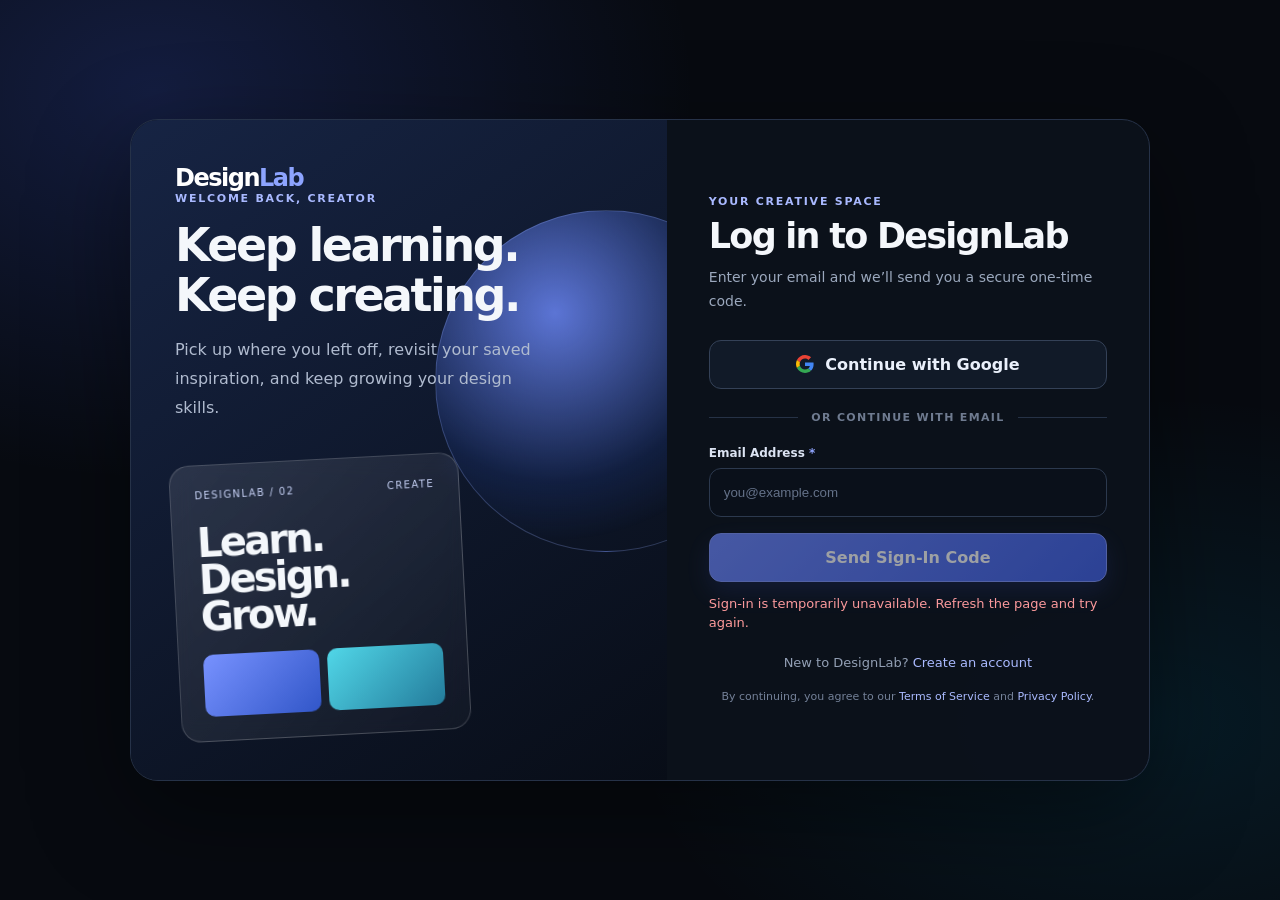
==== commit db60f953: "Deploy v89" ====
--- a/public/login.html
+++ b/public/login.html
@@ -1 +1,6 @@
-<!doctype html><html lang="en"><head><meta charset="utf-8"><meta name="viewport" content="width=device-width,initial-scale=1"><meta name="robots" content="noindex,nofollow"><title>Sign in — DesignLab</title><link rel="stylesheet" href="/styles.css"><style>body{min-height:100vh;display:grid;place-items:center}.login{width:min(420px,calc(100% - 28px));background:#fff;border:1px solid var(--line);border-radius:28px;padding:34px;box-shadow:var(--shadow)}.login h1{font-size:34px;letter-spacing:-.05em;margin:8px 0}.login p{color:var(--muted);line-height:1.5}.login input,.login button,.google{width:100%;height:48px;border-radius:12px}.login input{border:1px solid var(--line);padding:0 14px;margin:10px 0}.login button{border:0;background:#171717;color:#fff;font-weight:800;margin-top:8px}.google{display:flex;align-items:center;justify-content:center;background:#fff;color:#171717;border:1px solid var(--line);text-decoration:none;font-weight:800;margin:18px 0 10px}.alt{background:#fff!important;color:#171717!important;border:1px solid var(--line)!important}.msg{min-height:20px;font-size:14px}</style></head><body><main class="login"><div class="brand">Design<span>Lab</span></div><h1 id="title">Sign in</h1><p id="sub">We'll email you a one-time code. No password needed.</p><a class="google" id="google" href="#">Continue with Google</a><form id="form"><input id="email" type="email" placeholder="you@example.com" autocomplete="username webauthn" required><input id="code" type="text" inputmode="numeric" autocomplete="one-time-code" maxlength="6" placeholder="6-digit code" hidden><button id="submit">Continue</button><button id="back" class="alt" type="button" hidden>Use a different email</button></form><div id="offer" hidden><button id="add">Add a passkey</button><button id="skip" class="alt">Not now</button></div><p class="msg" id="msg"></p></main><script>(function(){const A=hatchable.auth,form=document.querySelector('#form'),email=document.querySelector('#email'),code=document.querySelector('#code'),submit=document.querySelector('#submit'),back=document.querySelector('#back'),msg=document.querySelector('#msg'),google=document.querySelector('#google'),offer=document.querySelector('#offer'),add=document.querySelector('#add'),skip=document.querySelector('#skip'),title=document.querySelector('#title'),sub=document.querySelector('#sub');let step='email',has=false;const next=()=>{const n=new URLSearchParams(location.search).get('next')||'/';return n.startsWith('/')&&!n.startsWith('//')?n:'/'};const done=()=>location.replace(next());const say=t=>msg.textContent=t||'';const declined=()=>localStorage.getItem('passkey_offer_declined')==='1';const decline=()=>localStorage.setItem('passkey_offer_declined','1');A.getSession().then(s=>s?.user&&done());google.href='/api/auth/google/start?next='+encodeURIComponent(next());form.onsubmit=async e=>{e.preventDefault();submit.disabled=true;try{if(step==='email'){const r=await A.startLogin({email:email.value.trim()});has=!!r?.has_passkey;if(has&&A.supportsPasskeys()){try{const d=await A.signInWithPasskey({email:email.value.trim()});if(d?.user)return done()}catch{}}step='code';code.hidden=false;email.style.display='none';back.hidden=false;submit.textContent='Sign in';sub.textContent='Enter the code we sent to '+email.value.trim()+'.';say('Code sent.');code.focus()}else{const d=await A.verifyCode({email:email.value.trim(),code:code.value.trim()});if(!d?.user)throw Error('Invalid code');if(has||declined()||!A.supportsPasskeys()){return done()}form.hidden=true;google.hidden=true;title.textContent="You're signed in";sub.textContent='Add a passkey for faster sign-in next time.';offer.hidden=false}}catch(err){say(err?.status===429?'Too many attempts. Try again shortly.':err?.message||'Something went wrong.')}finally{submit.disabled=false}};back.onclick=()=>{step='email';code.hidden=true;email.style.display='block';back.hidden=true;submit.textContent='Continue';sub.textContent="We'll email you a one-time code. No password needed.";say('')};add.onclick=async()=>{add.disabled=true;skip.disabled=true;try{const r=await A.registerPasskey();if(!r)decline();done()}catch(e){say(e?.message||'Could not save passkey.')}finally{add.disabled=false;skip.disabled=false}};skip.onclick=()=>{decline();done()};email.focus()})()</script></body></html>+<!doctype html>
+<html lang="en"><head><meta charset="utf-8"><meta name="viewport" content="width=device-width,initial-scale=1"><meta name="robots" content="noindex,nofollow"><title>Log In — DesignLab</title><link rel="stylesheet" href="/styles.css"><style>
+:root{color-scheme:dark}*{box-sizing:border-box}body{min-height:100vh;margin:0;padding:28px 18px;display:grid;place-items:center;background:radial-gradient(ellipse at 12% 10%,rgba(71,105,255,.2),transparent 34%),radial-gradient(ellipse at 90% 80%,rgba(0,196,255,.09),transparent 32%),#070a10;color:#f4f7fb;font-family:Inter,ui-sans-serif,system-ui,-apple-system,BlinkMacSystemFont,"Segoe UI",sans-serif}.auth-shell{width:min(1020px,100%);display:grid;grid-template-columns:1fr .9fr;overflow:hidden;border:1px solid #263248;border-radius:28px;background:rgba(12,17,27,.95);box-shadow:0 32px 100px rgba(0,0,0,.42)}.visual{padding:44px;display:flex;flex-direction:column;justify-content:space-between;min-height:590px;position:relative;overflow:hidden;background:linear-gradient(145deg,rgba(23,37,70,.94),rgba(8,13,23,.98))}.brand{font-size:24px;font-weight:850;letter-spacing:-1.5px;color:#fff;text-decoration:none;position:relative;z-index:1}.brand span{color:#8da4ff}.visual-copy{position:relative;z-index:1;max-width:390px}.eyebrow{font-size:11px;letter-spacing:.16em;color:#a9b9ff;font-weight:800}.visual h2{font-size:clamp(32px,3.6vw,46px);line-height:1.08;letter-spacing:-.055em;margin:16px 0}.visual p{color:#b0bbcf;line-height:1.8;max-width:360px}.poster{position:relative;z-index:1;margin-top:36px;padding:24px;border:1px solid rgba(255,255,255,.18);border-radius:20px;background:linear-gradient(135deg,rgba(255,255,255,.11),rgba(255,255,255,.025));backdrop-filter:blur(12px);max-width:290px;transform:rotate(-3deg)}.poster-top{display:flex;justify-content:space-between;color:#c6d1f5;font-size:10px;letter-spacing:.14em}.poster-title{font-size:40px;line-height:.92;letter-spacing:-.07em;font-weight:850;margin:24px 0 20px}.poster-shapes{display:grid;grid-template-columns:1fr 1fr;gap:8px}.poster-shapes i{height:62px;border-radius:10px;background:linear-gradient(135deg,#7892ff,#3156c8)}.poster-shapes i+i{background:linear-gradient(135deg,#51d7e8,#237b9b)}.visual:before{content:"";position:absolute;width:340px;height:340px;right:-110px;top:90px;border-radius:50%;background:radial-gradient(circle at 35% 30%,rgba(111,140,255,.8),rgba(36,72,170,.2) 52%,transparent 70%);border:1px solid rgba(150,175,255,.25);pointer-events:none}.form-panel{padding:42px;display:flex;flex-direction:column;justify-content:center}.form-panel h1{font-size:35px;line-height:1.12;letter-spacing:-.05em;margin:9px 0 10px}.sub{font-size:14px;line-height:1.7;color:#9ba8bd;margin:0 0 26px}.field{margin:0 0 16px}.field label{display:block;font-size:12px;font-weight:750;color:#dbe3f2;margin-bottom:8px}.field input{width:100%;height:49px;border:1px solid #2c394e;background:#0a101a;border-radius:12px;padding:0 14px;color:#f4f7fb;outline:none;transition:border-color .18s,box-shadow .18s}.field input::placeholder{color:#647188}.field input:focus{border-color:#7891ff;box-shadow:0 0 0 3px rgba(111,140,255,.15)}button,a{font:inherit}button:focus-visible,a:focus-visible{outline:3px solid #9cb0ff;outline-offset:3px}.primary-btn,.google-btn{width:100%;min-height:49px;border-radius:12px;font-weight:800;cursor:pointer;transition:transform .18s,filter .18s}.primary-btn{border:1px solid #8297ff;background:linear-gradient(135deg,#6e88ff,#4262e7);color:white;box-shadow:0 10px 24px rgba(69,94,224,.22)}.primary-btn:hover,.google-btn:hover{transform:translateY(-1px);filter:brightness(1.08)}.primary-btn:disabled{opacity:.6;cursor:wait}.google-btn{display:flex;align-items:center;justify-content:center;gap:11px;border:1px solid #344157;background:#111a28;color:#eaf0fb;text-decoration:none}.google-btn svg{width:18px;height:18px}.divider{display:flex;align-items:center;gap:13px;color:#6f7b90;font-size:11px;font-weight:800;letter-spacing:.12em;margin:22px 0}.divider:before,.divider:after{content:"";height:1px;background:#263246;flex:1}.message{min-height:22px;font-size:13px;line-height:1.5;color:#aebeff;margin:12px 0 0}.message.error{color:#ff9b9b}.foot{font-size:13px;color:#929fb4;text-align:center;margin:22px 0 0}.foot a,.back{color:#aabaff;text-decoration:none}.foot a:hover{text-decoration:underline}.back{display:block;border:0;background:none;padding:13px 0;cursor:pointer;font-size:13px}.legal{font-size:11px;line-height:1.6;color:#748198;text-align:center;margin:18px 0 0}.legal a{color:#aabaff;text-decoration:none}.hidden,[hidden]{display:none!important}@media(max-width:760px){.auth-shell{grid-template-columns:1fr;max-width:480px}.visual{min-height:auto;padding:26px 28px 22px}.visual-copy{margin-top:28px}.visual h2{font-size:30px}.visual p{margin-bottom:0}.poster{display:none}.form-panel{padding:30px 28px 32px}.form-panel h1{font-size:30px}}@media(max-width:380px){.form-panel{padding:25px 20px}.visual{padding:23px 20px}}
+</style></head><body><main class="auth-shell"><aside class="visual"><a class="brand" href="/" aria-label="DesignLab home">Design<span>Lab</span></a><div class="visual-copy"><div class="eyebrow">WELCOME BACK, CREATOR</div><h2>Keep learning.<br>Keep creating.</h2><p>Pick up where you left off, revisit your saved inspiration, and keep growing your design skills.</p><div class="poster" aria-hidden="true"><div class="poster-top"><span>DESIGNLAB / 02</span><span>CREATE</span></div><div class="poster-title">Learn.<br>Design.<br>Grow.</div><div class="poster-shapes"><i></i><i></i></div></div></div></aside><section class="form-panel"><div class="eyebrow">YOUR CREATIVE SPACE</div><h1 id="title">Log in to DesignLab</h1><p class="sub" id="sub">Enter your email and we’ll send you a secure one-time code.</p><a class="google-btn" id="google" href="/api/auth/google/start?next=%2F"><svg viewBox="0 0 48 48" aria-hidden="true"><path fill="#EA4335" d="M24 9.5c3.54 0 6.71 1.22 9.21 3.6l6.85-6.85C35.9 2.38 30.47 0 24 0 14.62 0 6.51 5.38 2.56 13.22l7.98 6.19C12.43 13.72 17.74 9.5 24 9.5z"/><path fill="#4285F4" d="M46.98 24.55c0-1.57-.15-3.09-.38-4.55H24v9.02h12.94c-.58 2.96-2.26 5.48-4.78 7.18l7.73 6c4.51-4.18 7.09-10.36 7.09-17.65z"/><path fill="#FBBC05" d="M10.53 28.59c-.48-1.45-.76-2.99-.76-4.59s.27-3.14.76-4.59l-7.98-6.19C.92 16.46 0 20.12 0 24c0 3.88.92 7.54 2.56 10.78l7.97-6.19z"/><path fill="#34A853" d="M24 48c6.48 0 11.93-2.13 15.89-5.81l-7.73-6c-2.15 1.45-4.92 2.3-8.16 2.3-6.26 0-11.57-4.22-13.47-9.91l-7.98 6.19C6.51 42.62 14.62 48 24 48z"/></svg>Continue with Google</a><div class="divider" id="divider"><span>OR CONTINUE WITH EMAIL</span></div><form id="form" novalidate><div class="field"><label for="email">Email Address <span style="color:#91a6ff">*</span></label><input id="email" name="email" type="email" placeholder="you@example.com" autocomplete="email" required></div><div class="field hidden" id="code-wrap"><label for="code">Verification Code <span style="color:#91a6ff">*</span></label><input id="code" name="code" type="text" inputmode="numeric" autocomplete="one-time-code" maxlength="6" placeholder="Enter the 6-digit code"></div><button class="primary-btn" id="submit" type="submit">Send Sign-In Code</button><button class="back hidden" id="back" type="button">← Use a different email</button></form><div id="offer" class="hidden"><button class="primary-btn" id="add" type="button">Add a passkey</button><button class="back" id="skip" type="button">Not now, continue to DesignLab</button></div><p class="message" id="msg" role="status" aria-live="polite"></p><p class="foot" id="foot">New to DesignLab? <a href="/signup.html">Create an account</a></p><p class="legal" id="legal">By continuing, you agree to our <a href="/terms.html">Terms of Service</a> and <a href="/privacy.html">Privacy Policy</a>.</p></section></main><script>
+(function(){const A=window.hatchable&&window.hatchable.auth;const $=s=>document.querySelector(s);const form=$('#form'),email=$('#email'),code=$('#code'),codeWrap=$('#code-wrap'),submit=$('#submit'),back=$('#back'),msg=$('#msg'),google=$('#google'),offer=$('#offer'),add=$('#add'),skip=$('#skip'),title=$('#title'),sub=$('#sub'),foot=$('#foot'),legal=$('#legal');let step='email',has=false,busy=false;const next=()=>{const n=new URLSearchParams(location.search).get('next')||'/';return n.startsWith('/')&&!n.startsWith('//')&&!n.includes('\\')?n:'/'};const done=()=>location.replace(next());const say=(t,error=false)=>{msg.textContent=t||'';msg.className='message'+(error?' error':'')};const declined=()=>{try{return localStorage.getItem('passkey_offer_declined')==='1'}catch{return false}};const decline=()=>{try{localStorage.setItem('passkey_offer_declined','1')}catch{}};if(!A){say('Sign-in is temporarily unavailable. Refresh the page and try again.',true);submit.disabled=true;return}A.getSession().then(s=>s&&s.user&&done()).catch(()=>{});google.href='/api/auth/google/start?next='+encodeURIComponent(next());form.addEventListener('submit',async e=>{e.preventDefault();if(busy)return;say('');if(step==='email'&&!/^[^\s@]+@[^\s@]+\.[^\s@]+$/.test(email.value.trim())){say('Enter a valid email address.',true);email.focus();return}if(step==='code'&&!/^\d{6}$/.test(code.value.trim())){say('Enter the 6-digit code sent to your email.',true);code.focus();return}busy=true;submit.disabled=true;submit.textContent=step==='email'?'Sending code…':'Verifying…';try{if(step==='email'){const r=await A.startLogin({email:email.value.trim()});has=!!r?.has_passkey;if(has&&A.supportsPasskeys()){try{const d=await A.signInWithPasskey({email:email.value.trim()});if(d?.user)return done()}catch{}}step='code';codeWrap.classList.remove('hidden');email.readOnly=true;back.classList.remove('hidden');submit.textContent='Verify & Log In';sub.textContent='Enter the one-time code sent to '+email.value.trim()+'.';say('Code sent. Check your inbox.');code.focus()}else{const d=await A.verifyCode({email:email.value.trim(),code:code.value.trim()});if(!d?.user)throw Error('We couldn’t verify that code. Check it and try again.');if(has||declined()||!A.supportsPasskeys())return done();form.classList.add('hidden');google.classList.add('hidden');$('#divider').classList.add('hidden');title.textContent='You’re signed in';sub.textContent='Add a passkey for faster sign-in next time.';offer.classList.remove('hidden');foot.classList.add('hidden');legal.classList.add('hidden');say('Sign-in successful.')}}catch(err){say(err?.status===429?'Too many attempts. Please wait and try again.':err?.message||'Something went wrong. Please try again.',true)}finally{busy=false;submit.disabled=false;if(step==='email')submit.textContent='Send Sign-In Code';else if(step==='code')submit.textContent='Verify & Log In'}});back.addEventListener('click',()=>{step='email';codeWrap.classList.add('hidden');email.readOnly=false;code.value='';back.classList.add('hidden');submit.textContent='Send Sign-In Code';sub.textContent='Enter your email and we’ll send you a secure one-time code.';say('');email.focus()});add.addEventListener('click',async()=>{add.disabled=true;try{await A.registerPasskey();done()}catch(e){say(e?.message||'Could not save passkey. You can continue without it.',true)}finally{add.disabled=false}});skip.addEventListener('click',()=>{decline();done()});email.focus()})();
+</script></body></html>
